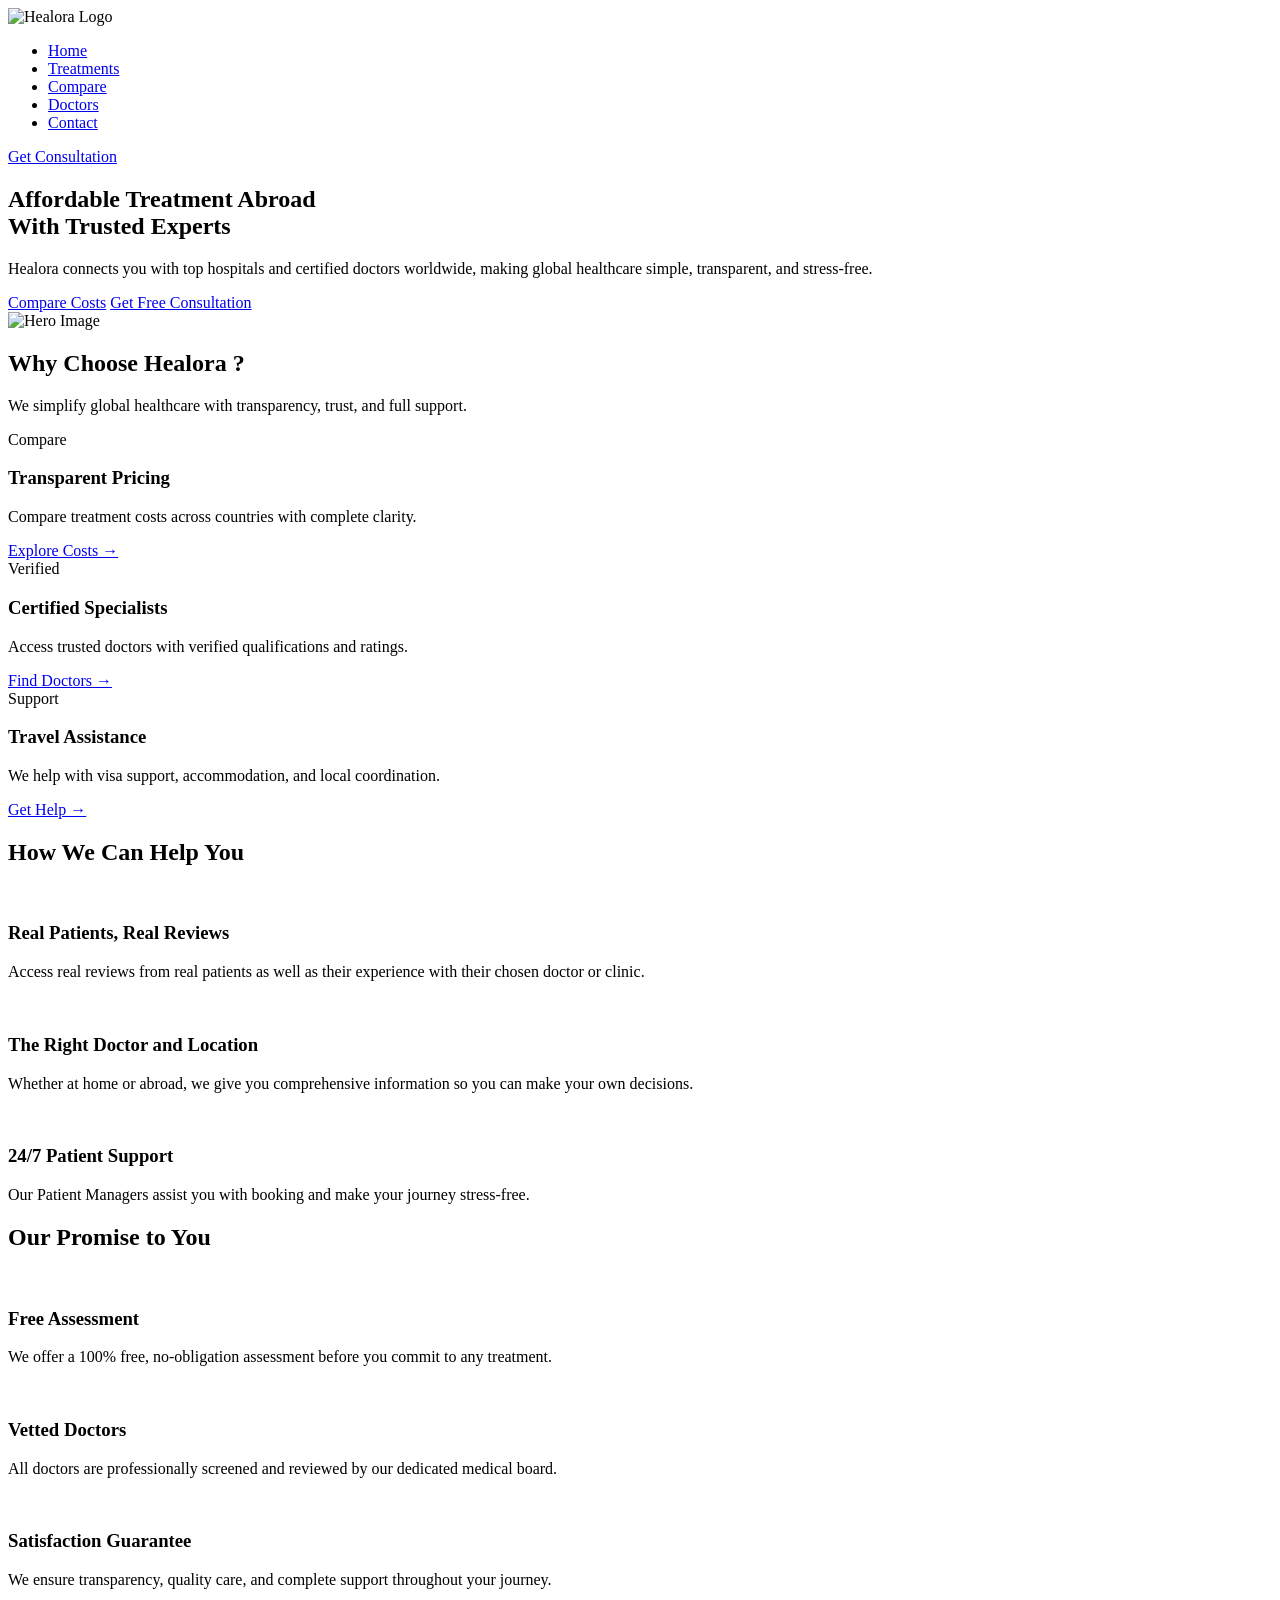
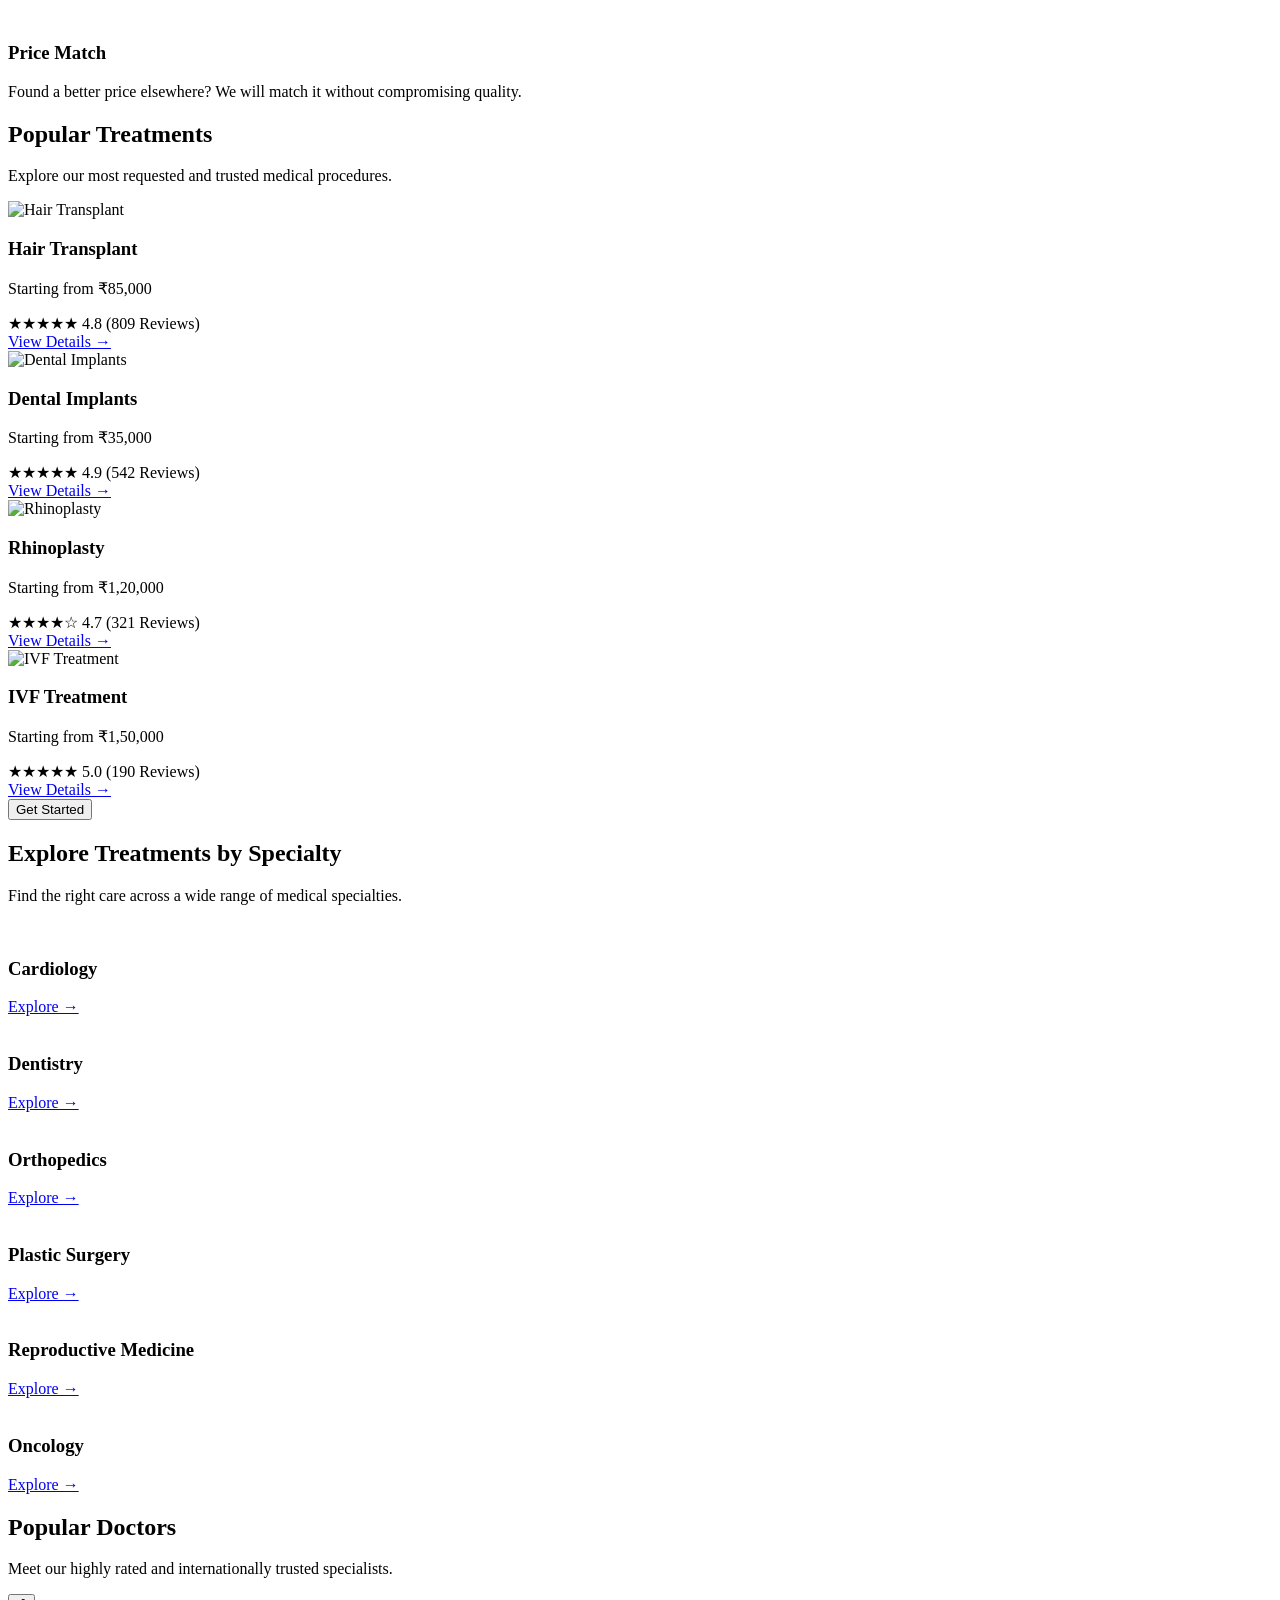
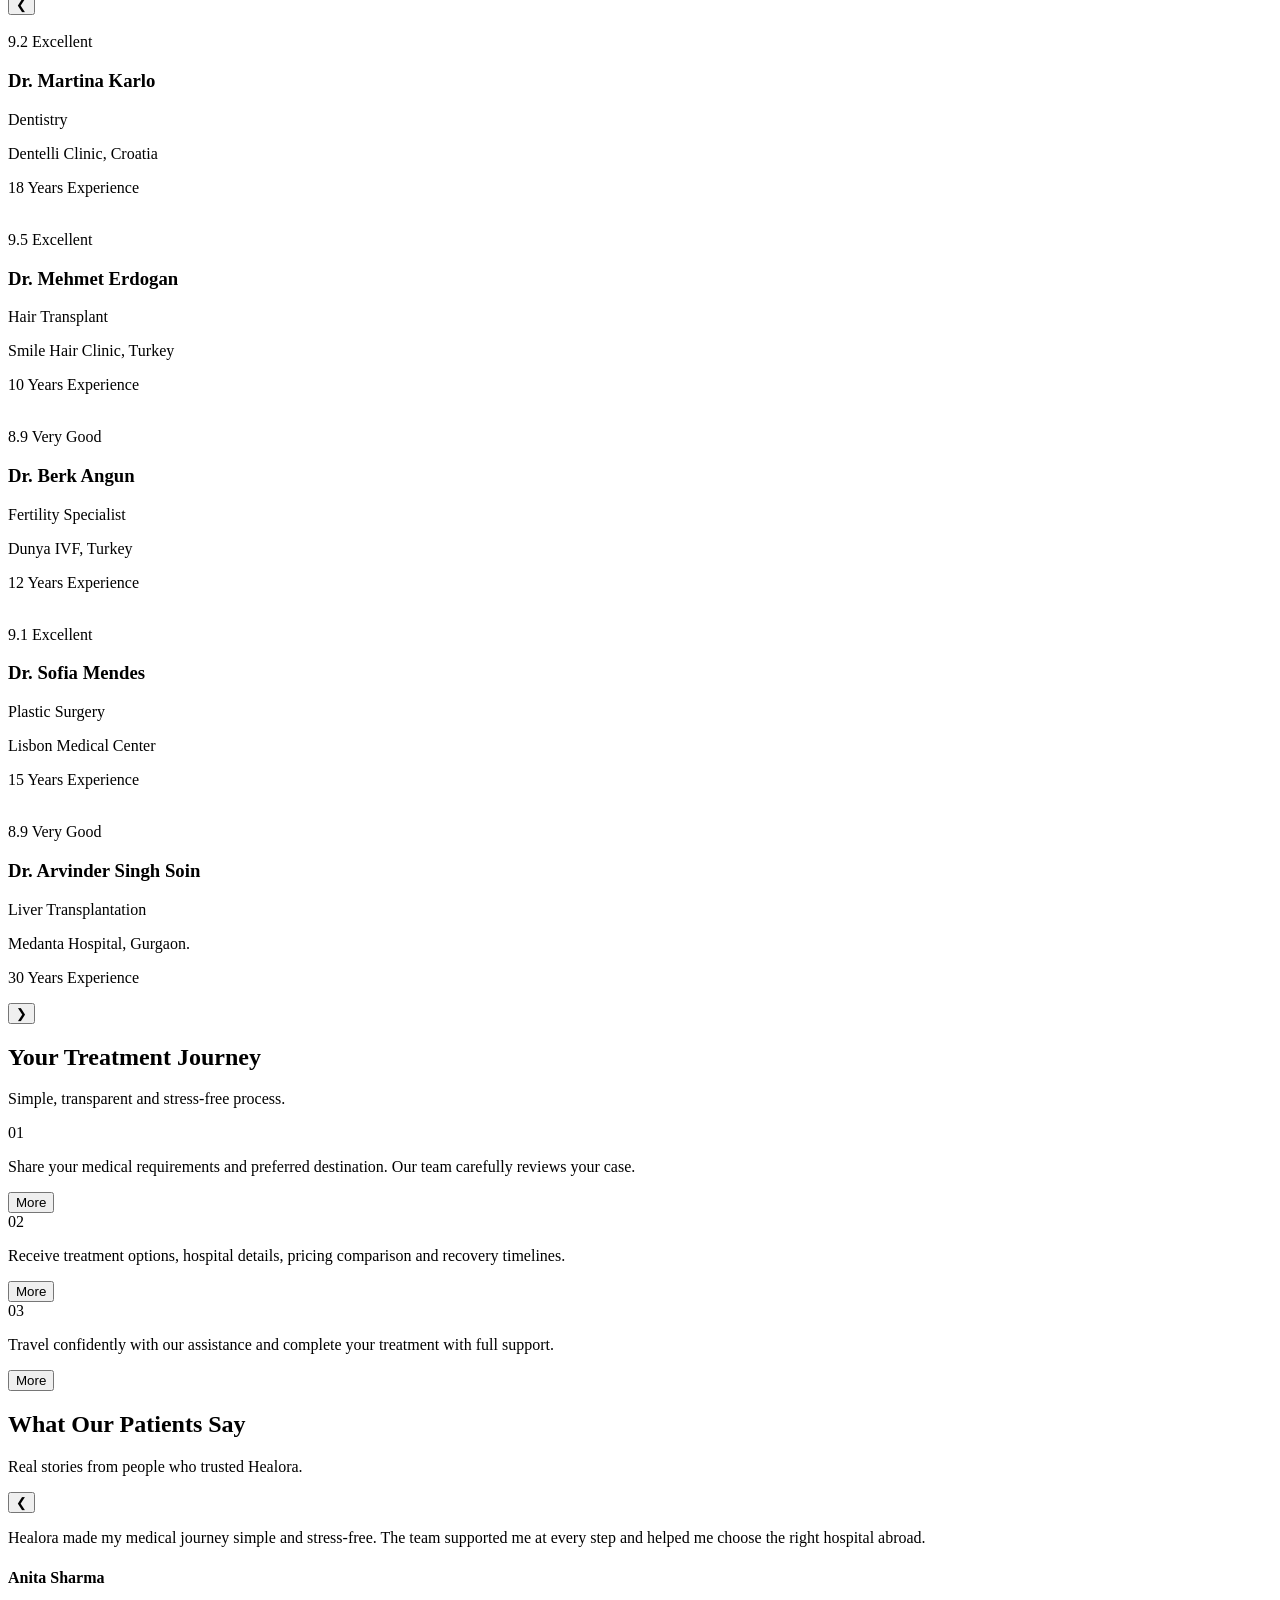
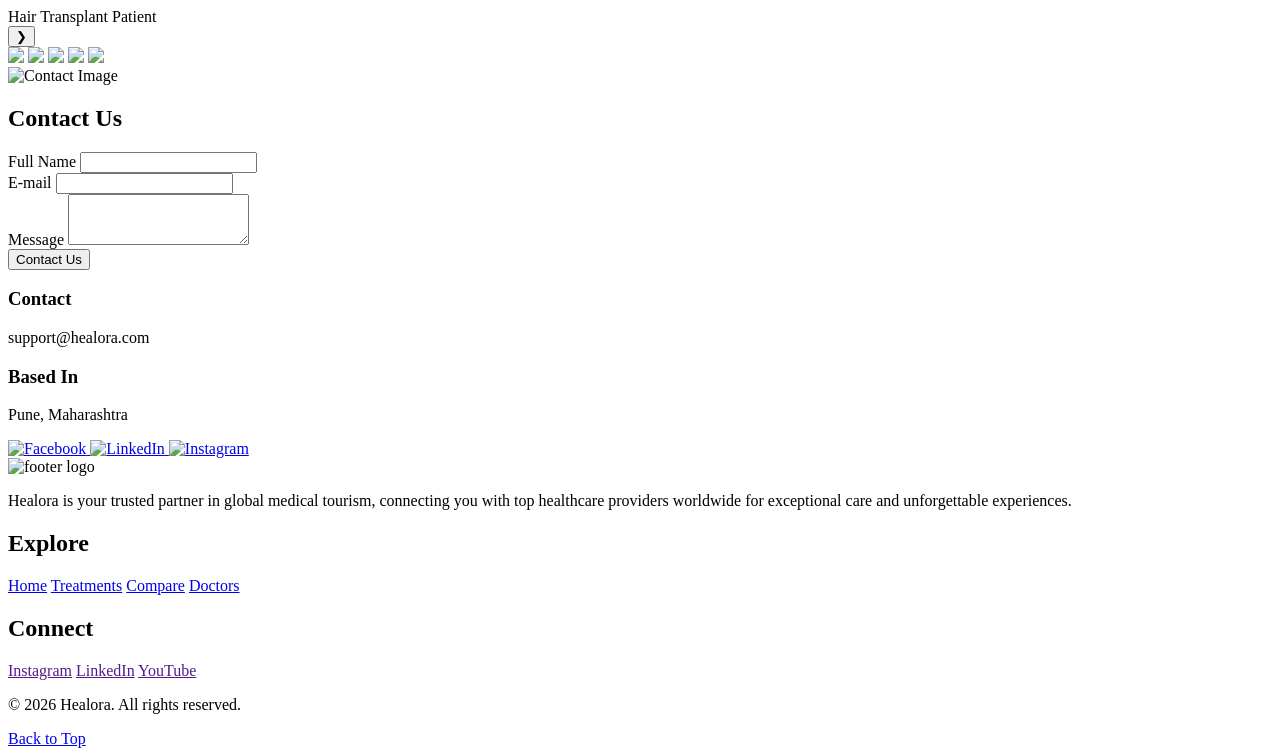
==== index.html @ 67edbd0a "Add files via upload" ====
<!DOCTYPE html>
<html lang="en">

<head>
    <meta charset="UTF-8">
    <meta name="viewport" content="width=device-width, initial-scale=1.0">
    <title>Healora | Global Medical Tourism</title>

    <!-- This Is Imporet Google Font -->
    <link href="https://fonts.googleapis.com/css2?family=Poppins:wght@400;500;600;700&display=swap" rel="stylesheet">

    <!-- CSS -->
    <link rel="stylesheet" href="CSS/style.css">
</head>

<body>

    <header class="header">
        <nav class="navbar container">


            <div class="nav-left">
                <img src="images/logo.png" alt="Healora Logo" class="logo">
            </div>

            <div class="nav-pill">
                <ul class="nav-links">
                    <li><a href="index.html">Home</a></li>
                    <li><a href="treatments.html">Treatments</a></li>
                    <li><a href="compare.html">Compare</a></li>
                    <li><a href="doctors.html">Doctors</a></li>
                    <li><a href="contact.html">Contact</a></li>
                </ul>
            </div>

            <div class="nav-right">
                <a href="contact.html" class="getbut">Get Consultation</a>
            </div>

        </nav>
    </header>

    <section class="hero">
        <div class="hero-content">
            <div class="hero-text">
                <h1>
                    Affordable Treatment Abroad <br>
                    With Trusted Experts
                </h1>
                <p> Healora connects you with top hospitals and certified doctors worldwide,
                    making global healthcare simple, transparent, and stress-free.
                </p>
                <div class="hero-but">
                    <a href="compare.html" class="main-but">Compare Costs</a>
                    <a href="contact.html" class="border-but">Get Free Consultation</a>
                </div>
            </div>
            <div class="hero-img">
                <div class="hero-card">
                    <img src="images/Landimg.png" alt="Hero Image">
                </div>
            </div>
        </div>
    </section>

    <section class="healora-features">
        <div class="feature-header">
            <h2>Why Choose Healora ?</h2>
            <p>We simplify global healthcare with transparency, trust, and full support.</p>
        </div>

        <div class="feature-cards">

            <article class="feature-card pricing">
                <span class="badge">Compare</span>
                <h3>Transparent Pricing</h3>
                <p>Compare treatment costs across countries with complete clarity.</p>
                <a href="#" class="card-link">Explore Costs →</a>
            </article>

            <article class="feature-card specialists">
                <span class="badge">Verified</span>
                <h3>Certified Specialists</h3>
                <p>Access trusted doctors with verified qualifications and ratings.</p>
                <a href="#" class="card-link">Find Doctors →</a>
            </article>

            <article class="feature-card travel">
                <span class="badge">Support</span>
                <h3>Travel Assistance</h3>
                <p>We help with visa support, accommodation, and local coordination.</p>
                <a href="#" class="card-link">Get Help →</a>
            </article>

        </div>
    </section>

    <section class="healora-diff">
        <div class="help-sec">
            <h2>How We Can Help You</h2>

            <div class="help-cards">

                <div class="help-card">
                    <img src="images/verifi.png" alt="">
                    <h3>Real Patients, Real Reviews</h3>
                    <p>Access real reviews from real patients as well as their experience with their chosen doctor or
                        clinic.</p>
                </div>
                <div class="help-card">
                    <img src="images/stethoscope.png" alt="">
                    <h3>The Right Doctor and Location</h3>
                    <p>Whether at home or abroad, we give you comprehensive information so you can make your own
                        decisions.</p>
                </div>

                <div class="help-card">
                    <img src="images/24:7.png" alt="">
                    <h3>24/7 Patient Support</h3>
                    <p>Our Patient Managers assist you with booking and make your journey stress-free.</p>
                </div>
            </div>
        </div>

        <div class="promise-sec">
            <h2>Our Promise to You</h2>

            <div class="promise-cards">

                <div class="promise-card">
                    <img src="images/nofee.png" alt="">
                    <h3>Free Assessment</h3>
                    <p>We offer a 100% free, no-obligation assessment before you commit to any treatment.</p>
                </div>

                <div class="promise-card">
                    <img src="images/setoto.png" alt="">
                    <h3>Vetted Doctors</h3>
                    <p>All doctors are professionally screened and reviewed by our dedicated medical board.</p>
                </div>

                <div class="promise-card">
                    <img src="images/gurantee.png" alt="">
                    <h3>Satisfaction Guarantee</h3>
                    <p>We ensure transparency, quality care, and complete support throughout your journey.</p>
                </div>

                <div class="promise-card">
                    <img src="images/price.png" alt="">
                    <h3>Price Match</h3>
                    <p>Found a better price elsewhere? We will match it without compromising quality.</p>
                </div>
            </div>
        </div>
    </section>

    <section class="popular-treatments">
        <div class="treatment-header">
            <h2>Popular Treatments</h2>
            <p>Explore our most requested and trusted medical procedures.</p>
        </div>

        <div class="treatment-cards">

            <article class="treatment-card">
                <img src="images/Hairtransplant.jpg" alt="Hair Transplant">

                <div class="treatment-content">
                    <h3>Hair Transplant</h3>

                    <p class="price">
                        Starting from <span>₹85,000</span>
                    </p>

                    <div class="rating">
                        <span class="stars">★★★★★</span>
                        <span class="score">4.8</span>
                        <span class="views">(809 Reviews)</span>
                    </div>

                    <a href="#">View Details →</a>
                </div>
            </article>

            <article class="treatment-card">
                <img src="images/Dentaltransplant.jpg" alt="Dental Implants">

                <div class="treatment-content">
                    <h3>Dental Implants</h3>

                    <p class="price">
                        Starting from <span>₹35,000</span>
                    </p>

                    <div class="rating">
                        <span class="stars">★★★★★</span>
                        <span class="score">4.9</span>
                        <span class="views">(542 Reviews)</span>
                    </div>

                    <a href="#">View Details →</a>
                </div>
            </article>

            <article class="treatment-card">
                <img src="images/Rhinoplasty.png" alt="Rhinoplasty">

                <div class="treatment-content">
                    <h3>Rhinoplasty</h3>

                    <p class="price">
                        Starting from <span>₹1,20,000</span>
                    </p>

                    <div class="rating">
                        <span class="stars">★★★★☆</span>
                        <span class="score">4.7</span>
                        <span class="views">(321 Reviews)</span>
                    </div>

                    <a href="#">View Details →</a>
                </div>
            </article>

            <article class="treatment-card">
                <img src="images/ivf.jpg" alt="IVF Treatment">

                <div class="treatment-content">
                    <h3>IVF Treatment</h3>

                    <p class="price">
                        Starting from <span>₹1,50,000</span>
                    </p>

                    <div class="rating">
                        <span class="stars">★★★★★</span>
                        <span class="score">5.0</span>
                        <span class="views">(190 Reviews)</span>
                    </div>

                    <a href="#">View Details →</a>
                </div>
            </article>
        </div>
        <a href="treatments.html"><button class="getbutstarted">Get Started</button></a>
    </section>

    <section class="difTreat-categories">
        <div class="explore-header">
            <h2>Explore Treatments by Specialty</h2>
            <p>Find the right care across a wide range of medical specialties.</p>
        </div>

        <div class="explore-grid">

            <div class="explore-item">
                <div class="explore-icon">
                    <img src="images/cardiology.png" alt="">
                </div>

                <div class="explore-text">
                    <h3>Cardiology</h3>
                    <a href="#">Explore →</a>
                </div>
            </div>

            <div class="explore-item">
                <div class="explore-icon">
                    <img src="images/dentistry.png" alt="">
                </div>

                <div class="explore-text">
                    <h3>Dentistry</h3>
                    <a href="#">Explore →</a>
                </div>
            </div>

            <div class="explore-item">
                <div class="explore-icon">
                    <img src="images/orthopedics.png" alt="">
                </div>

                <div class="explore-text">
                    <h3>Orthopedics</h3>
                    <a href="#">Explore →</a>
                </div>
            </div>

            <div class="explore-item">
                <div class="explore-icon">
                    <img src="images/plastic-surgery.png" alt="">
                </div>

                <div class="explore-text">
                    <h3>Plastic Surgery</h3>
                    <a href="#">Explore →</a>
                </div>
            </div>

            <div class="explore-item">
                <div class="explore-icon">
                    <img src="images/straight.png" alt="">
                </div>

                <div class="explore-text">
                    <h3>Reproductive Medicine</h3>
                    <a href="#">Explore →</a>
                </div>
            </div>
            <div class="explore-item">
                <div class="explore-icon">
                    <img src="images/TCell.png" alt="">
                </div>

                <div class="explore-text">
                    <h3>Oncology</h3>
                    <a href="#">Explore →</a>
                </div>
            </div>

        </div>
    </section>


    <section class="popular-doctors">
        <div class="doctor-header">
            <h2>Popular Doctors</h2>
            <p>Meet our highly rated and internationally trusted specialists.</p>
        </div>

        <div class="doc-slider">

            <button class="slider-button left-but" id="scrollLeft">&#10094;</button>

            <div class="doctor-slider" id="doctorSlider">

                <article class="doctor-card">
                    <img src="images/Martina.webp" alt="">
                    <div class="doctor-info">
                        <span class="doc-rating">9.2 Excellent</span>
                        <h3>Dr. Martina Karlo</h3>
                        <p>Dentistry</p>
                        <p>Dentelli Clinic, Croatia</p>
                        <p>18 Years Experience</p>
                    </div>
                </article>

                <article class="doctor-card">
                    <img src="images/DR Mehmet.webp" alt="">
                    <div class="doctor-info">
                        <span class="doc-rating">9.5 Excellent</span>
                        <h3>Dr. Mehmet Erdogan</h3>
                        <p>Hair Transplant</p>
                        <p>Smile Hair Clinic, Turkey</p>
                        <p>10 Years Experience</p>
                    </div>
                </article>

                <article class="doctor-card">
                    <img src="images/Dr. Berk Angun.jpg" alt="">
                    <div class="doctor-info">
                        <span class="doc-rating">8.9 Very Good</span>
                        <h3>Dr. Berk Angun</h3>
                        <p>Fertility Specialist</p>
                        <p>Dunya IVF, Turkey</p>
                        <p>12 Years Experience</p>
                    </div>
                </article>

                <article class="doctor-card">
                    <img src="images/Dr. Sofia Mendes.jpg" alt="">
                    <div class="doctor-info">
                        <span class="doc-rating">9.1 Excellent</span>
                        <h3>Dr. Sofia Mendes</h3>
                        <p>Plastic Surgery</p>
                        <p>Lisbon Medical Center</p>
                        <p>15 Years Experience</p>
                    </div>
                </article>

                <article class="doctor-card">
                    <img src="images/Dr. Arvinder Singh Soin.jpeg" alt="">
                    <div class="doctor-info">
                        <span class="doc-rating">8.9 Very Good</span>
                        <h3>Dr. Arvinder Singh Soin</h3>
                        <p>Liver Transplantation</p>
                        <p>Medanta Hospital, Gurgaon.</p>
                        <p>30 Years Experience</p>
                    </div>
                </article>

            </div>

            <button class="slider-button right-but" id="scrollRight">&#10095;</button>

        </div>
    </section>
    <section class="process">
        <div class="process-head">
            <h2>Your Treatment Journey</h2>
            <p>Simple, transparent and stress-free process.</p>
        </div>

        <div class="process-grid">

            <div class="process-card">
                <span class="big-num">01</span>
                <p>
                    Share your medical requirements and preferred destination.
                    Our team carefully reviews your case.
                </p>
                <button class="mini-btn">More</button>
            </div>

            <div class="process-card">
                <span class="big-num">02</span>
                <p>
                    Receive treatment options, hospital details,
                    pricing comparison and recovery timelines.
                </p>
                <button class="mini-btn">More</button>
            </div>

            <div class="process-card">
                <span class="big-num">03</span>
                <p>
                    Travel confidently with our assistance and
                    complete your treatment with full support.
                </p>
                <button class="mini-btn">More</button>
            </div>

        </div>
    </section>

    <section class="reviews">
        <div class="reviews-head">
            <h2>What Our Patients Say</h2>
            <p>Real stories from people who trusted Healora.</p>
        </div>

        <div class="review-box">

            <button class="rev-btn prev">&#10094;</button>

            <div class="review-content" id="reviewContent">
                <p class="review-text">
                    Healora made my medical journey simple and stress-free.
                    The team supported me at every step and helped me choose
                    the right hospital abroad.
                </p>

                <h4 class="review-name">Anita Sharma</h4>
                <span class="review-role">Hair Transplant Patient</span>
            </div>

            <button class="rev-btn next">&#10095;</button>

        </div>

        <div class="review-img">
            <img src="images/P1.avif" class="avatar a1">
            <img src="images/P2.jpg" class="avatar a2">
            <img src="images/P3.avif" class="avatar a3">
            <img src="images/P4.jpg" class="avatar a4">
            <img src="images/P5.jpg" class="avatar a5">
        </div>
    </section>
    <section class="contact-page">

        <div class="contact-wrap">
            <div class="contact-image">
                <img src="images/landing.png" alt="Contact Image">
            </div>

            <div class="contact-form-box">

                <h1>Contact Us</h1>

                <div class="form-area">

                    <div class="form-left">
                        <div class="input-group">
                            <label>Full Name</label>
                            <input type="text">
                        </div>

                        <div class="input-group">
                            <label>E-mail</label>
                            <input type="email">
                        </div>

                        <div class="input-group">
                            <label>Message</label>
                            <textarea rows="3"></textarea>
                        </div>

                        <button class="contact-btn">Contact Us</button>
                    </div>

                    <div class="form-right">
                        <h3>Contact</h3>
                        <p>support@healora.com</p>

                        <h3>Based In</h3>
                        <p>Pune, Maharashtra</p>
                        <div class="socials">
                            <a href="#">
                                <img src="images/Facebook.png" alt="Facebook">
                            </a>
                            <a href="#">
                                <img src="images/insta.png" alt="LinkedIn">
                            </a>
                            <a href="#">
                                <img src="images/Twit.png" alt="Instagram">
                            </a>
                        </div>
                    </div>

                </div>
            </div>

        </div>

    </section>
    <footer class="footer">
        <div class="footer-content">
            <div class="footer-brand">
                <img src="images/footer.png" alt="footer logo">
                <p>Healora is your trusted partner in global medical tourism, connecting you with top healthcare
                    providers worldwide for exceptional care and unforgettable experiences.</p>
            </div>

            <div class="footer-column">
                <h2>Explore</h2>
                <a href="index.html">Home</a>
                <a href="treatments.html">Treatments</a>
                <a href="compare.html">Compare</a>
                <a href="doctors.html">Doctors</a>
            </div>

            <div class="footer-column">
                <h2>Connect</h2>
                <a href="">Instagram</a>
                <a href="">LinkedIn</a>
                <a href="">YouTube</a>
            </div>
        </div>
        <div class="footer-bottom">
            <p>&copy; 2026 Healora. All rights reserved.</p>
            <a href="#">Back to Top</a>
        </div>
    </footer>
    <script src="js/script.js"></script>
</body>

</html>
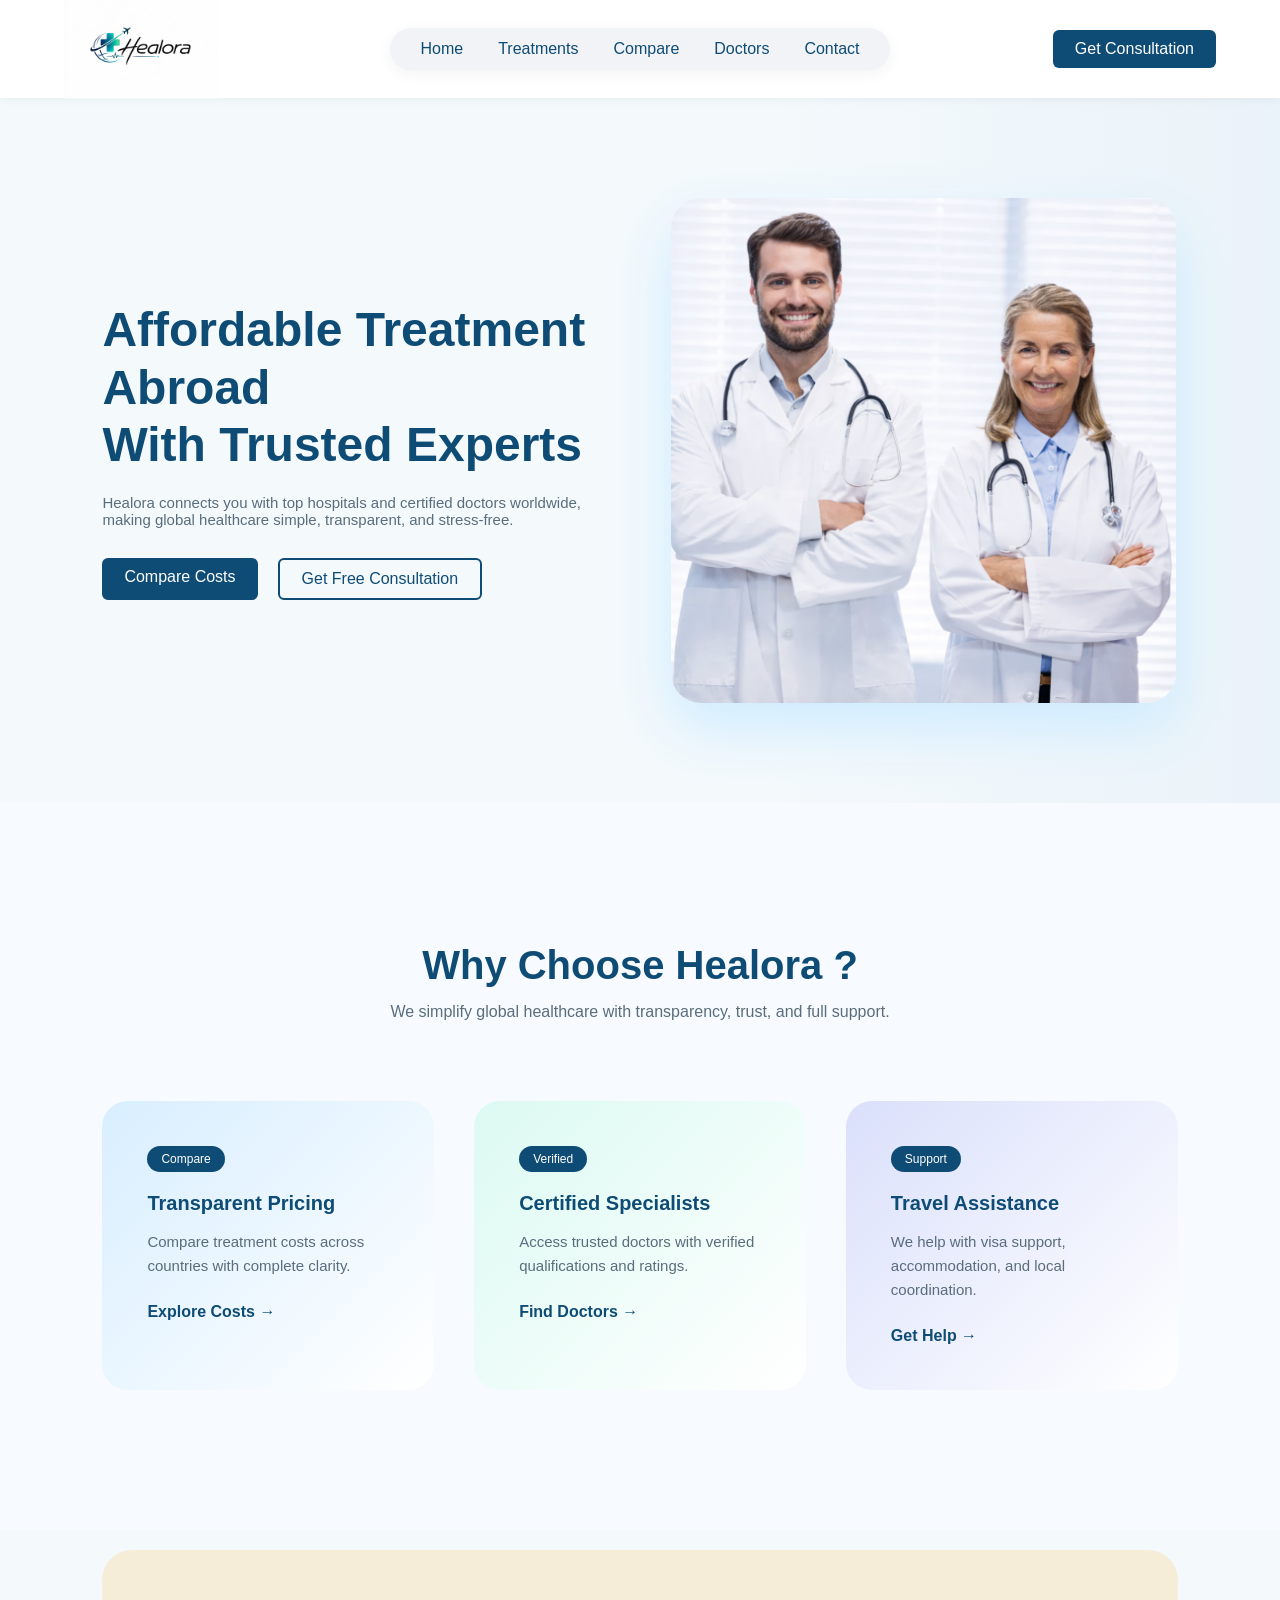
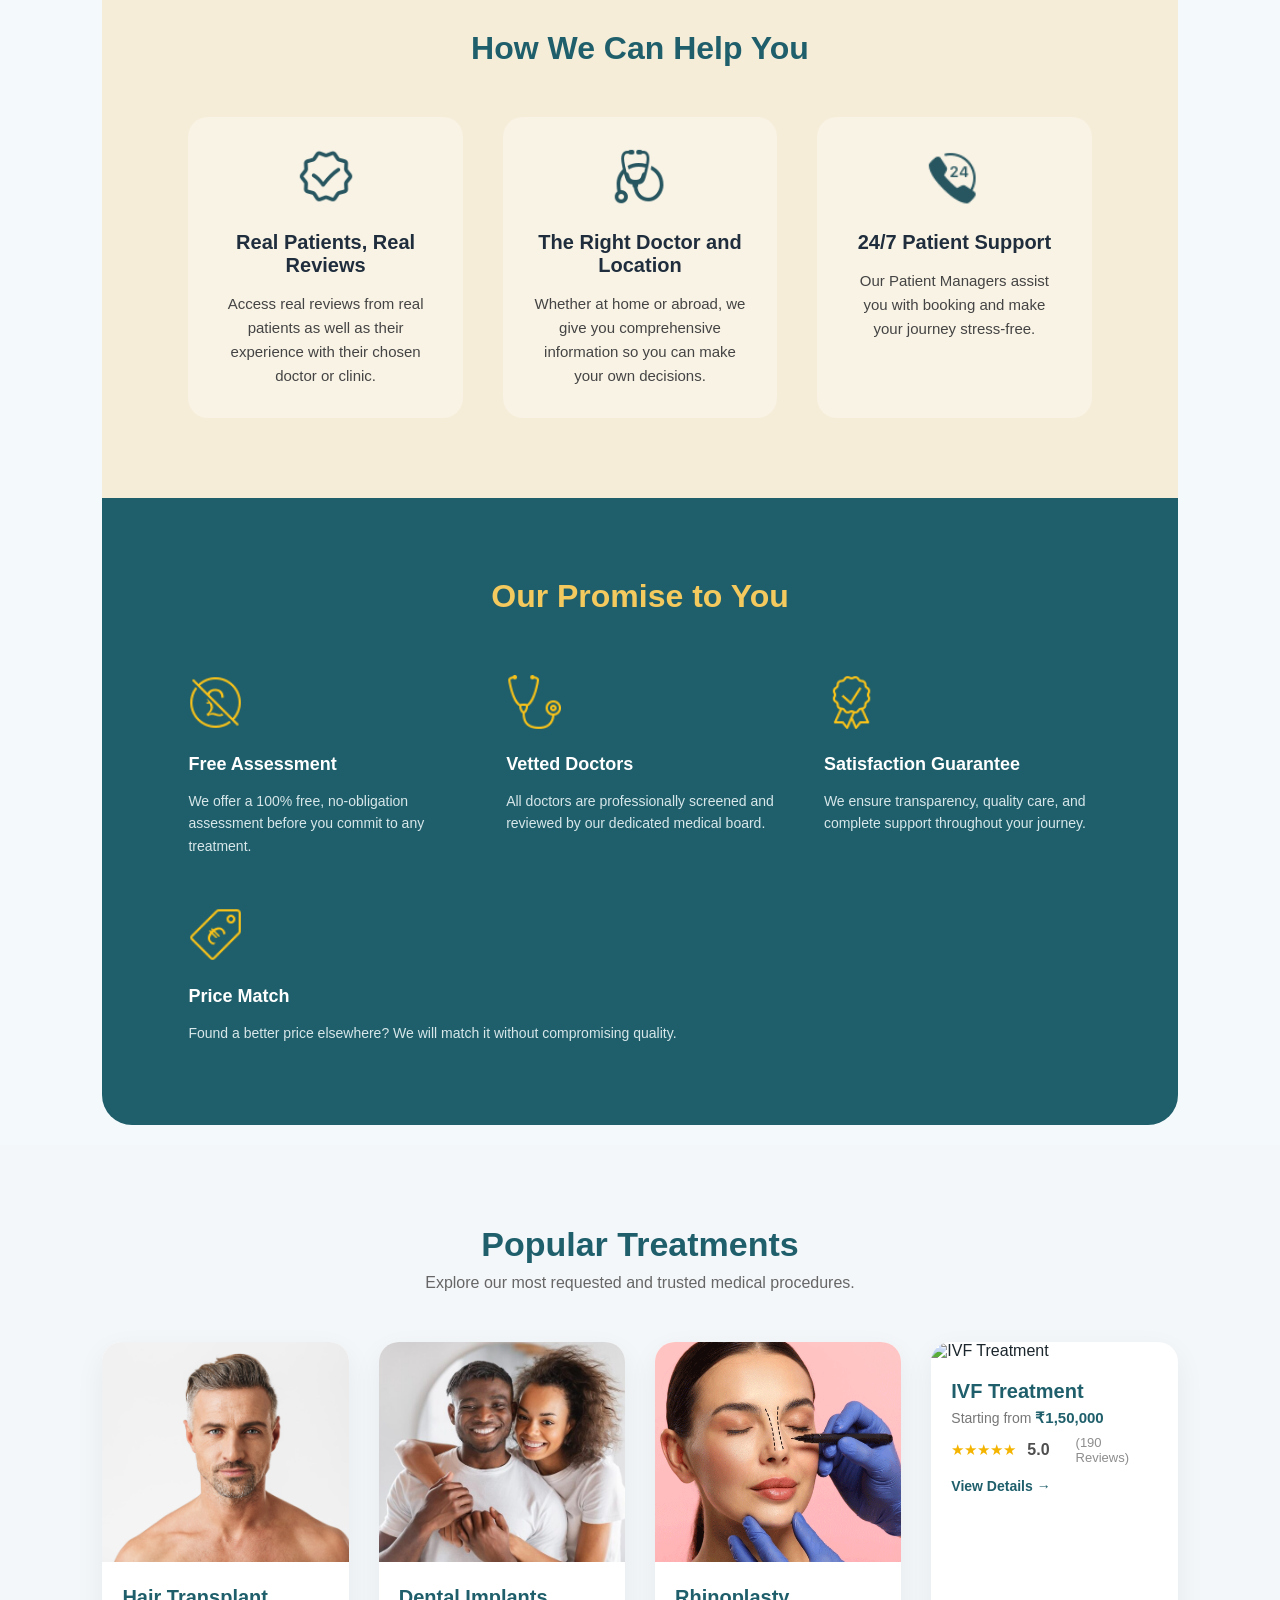
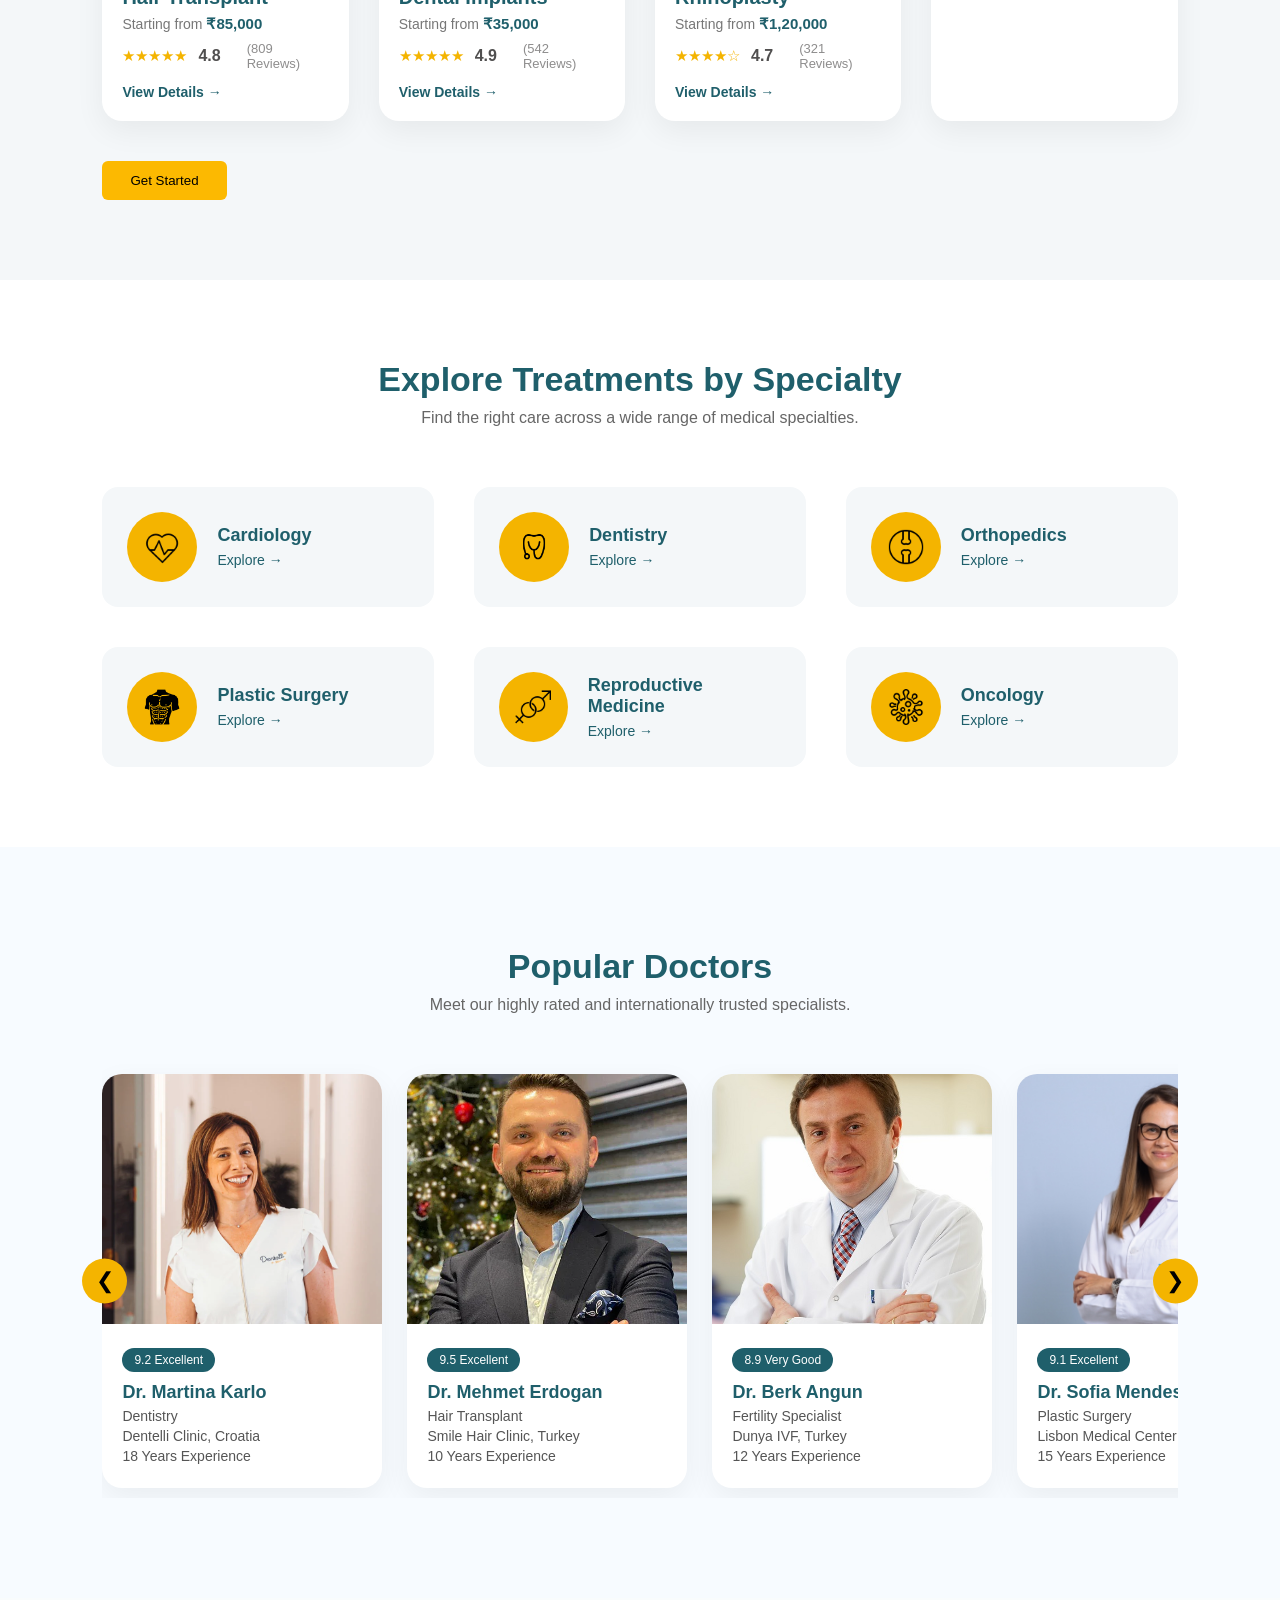
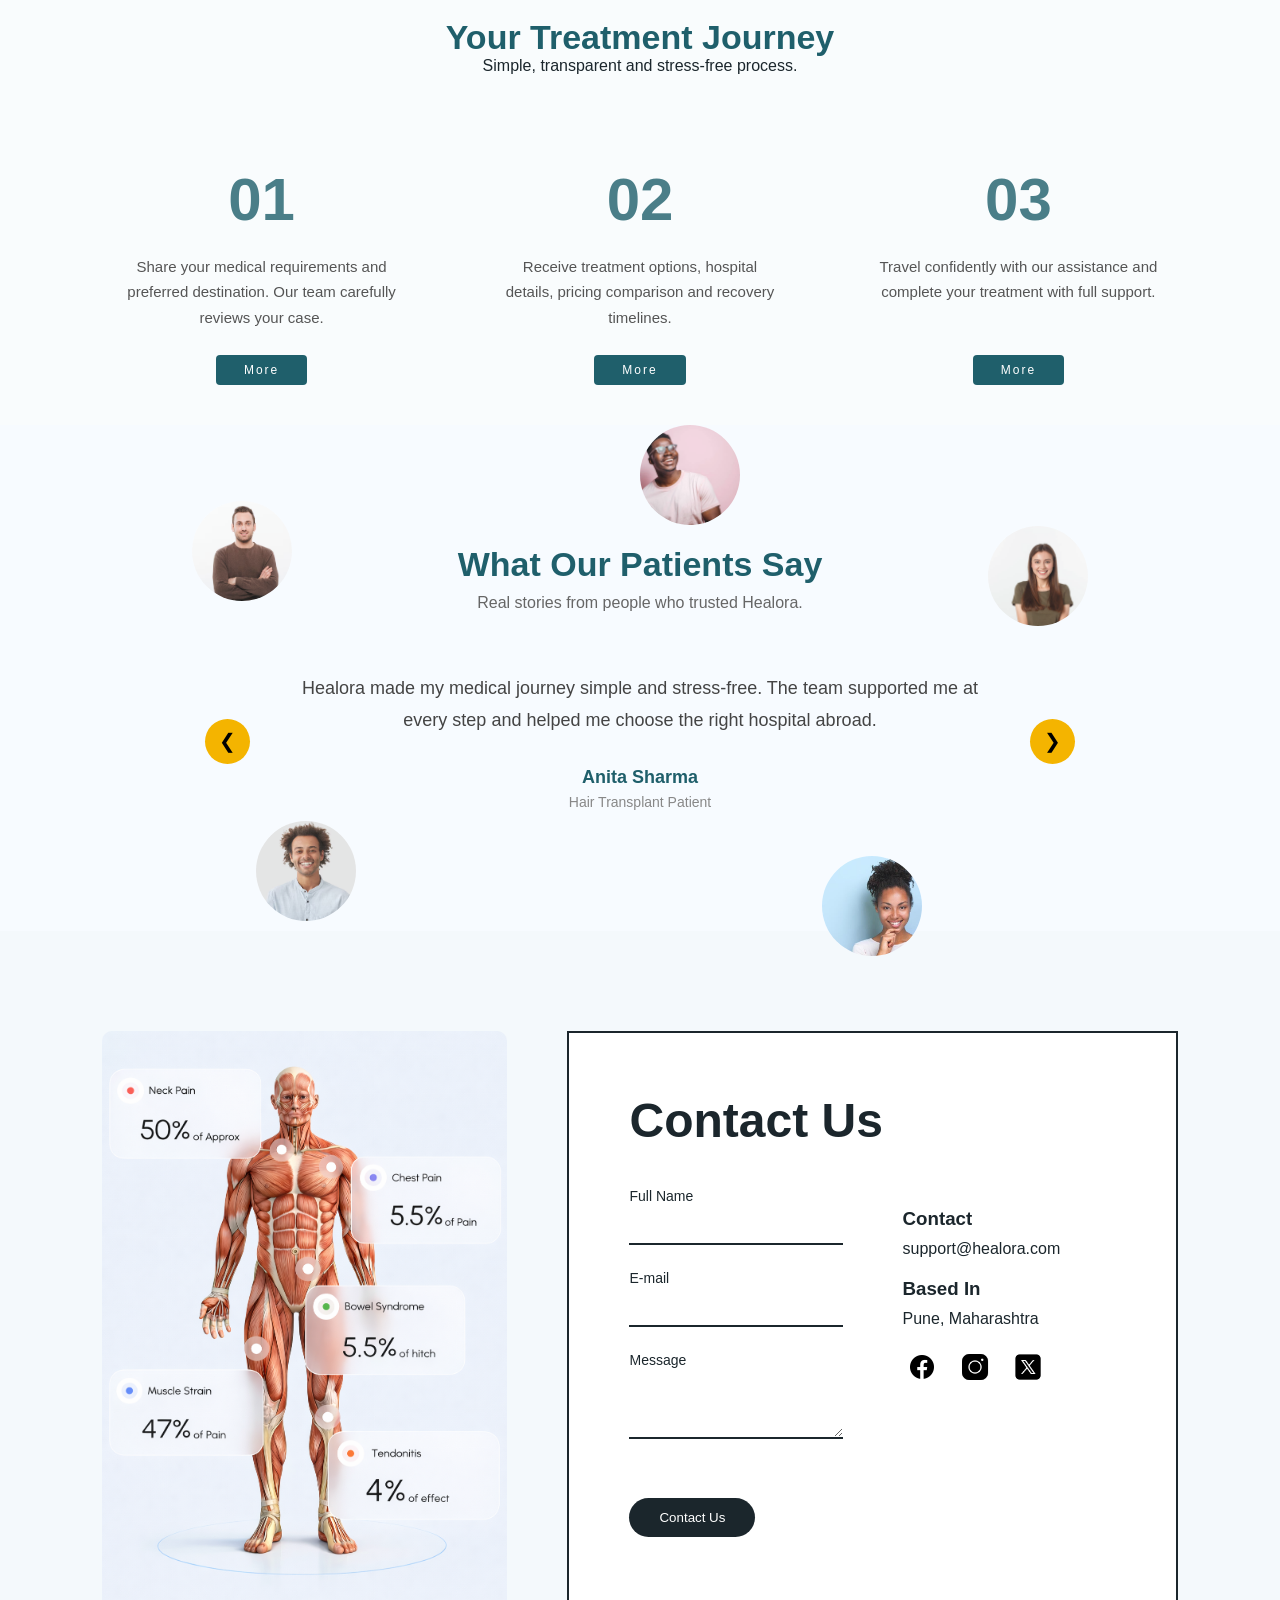
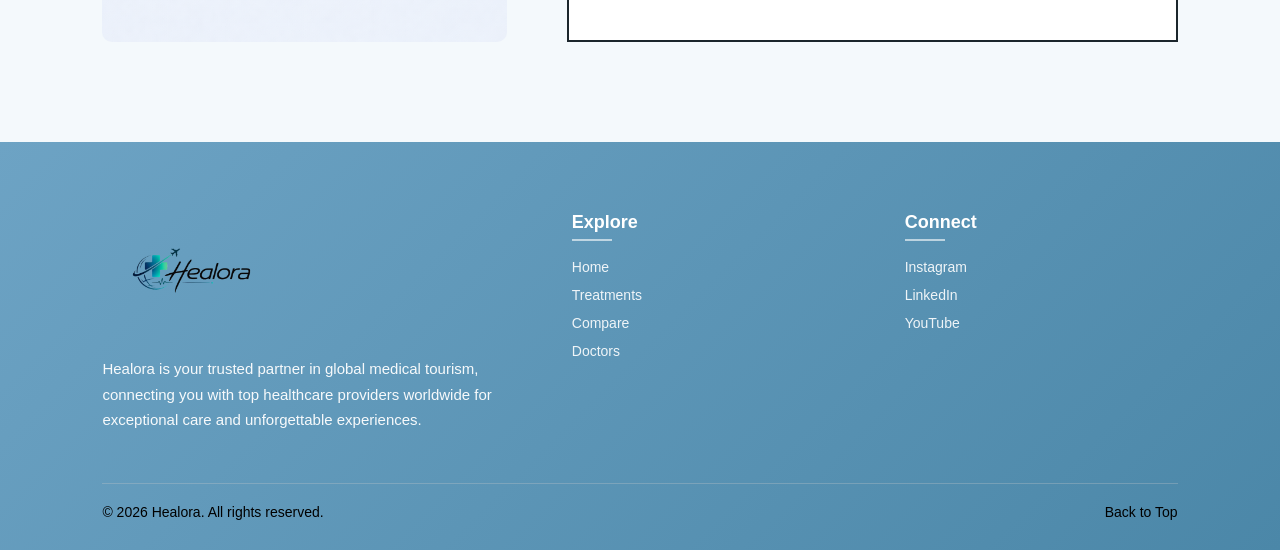
==== commit e98887ad: "Update index.html" ====
--- a/index.html
+++ b/index.html
@@ -75,21 +75,21 @@
                 <span class="badge">Compare</span>
                 <h3>Transparent Pricing</h3>
                 <p>Compare treatment costs across countries with complete clarity.</p>
-                <a href="#" class="card-link">Explore Costs →</a>
+                <a href="compare.html" class="card-link">Explore Costs →</a>
             </article>
 
             <article class="feature-card specialists">
                 <span class="badge">Verified</span>
                 <h3>Certified Specialists</h3>
                 <p>Access trusted doctors with verified qualifications and ratings.</p>
-                <a href="#" class="card-link">Find Doctors →</a>
+                <a href="doctors.html" class="card-link">Find Doctors →</a>
             </article>
 
             <article class="feature-card travel">
                 <span class="badge">Support</span>
                 <h3>Travel Assistance</h3>
                 <p>We help with visa support, accommodation, and local coordination.</p>
-                <a href="#" class="card-link">Get Help →</a>
+                <a href="contact.html" class="card-link">Get Help →</a>
             </article>
 
         </div>
@@ -554,4 +554,4 @@
     <script src="js/script.js"></script>
 </body>
 
-</html>+</html>
--- a/CSS/style.css
+++ b/CSS/style.css
@@ -0,0 +1,1235 @@
+* {
+    margin: 0;
+    padding: 0;
+    box-sizing: border-box;
+}
+
+body {
+    font-family: 'Poppins', sans-serif;
+    background-color: #f4f9fc;
+    color: #1b262c;
+}
+
+.container {
+    width: 90%;
+    max-width: 1200px;
+    margin: auto;
+}
+
+.header {
+    background-color: white;
+    position: sticky;
+    top: 0;
+    z-index: 1000;
+    box-shadow: 0 2px 8px rgba(0, 0, 0, 0.05);
+}
+
+.navbar {
+    display: flex;
+    align-items: center;
+    padding: 0;
+    height: 98px;
+}
+
+.nav-left {
+    flex: 1;
+}
+
+.logo {
+    height: 85px;
+    transform: scale(1.2);
+    transform-origin: left center;
+}
+
+.nav-pill {
+    background: #f1f3f6;
+    padding: 12px 30px;
+    border-radius: 50px;
+    box-shadow: 0 4px 15px rgba(0, 0, 0, 0.05);
+}
+
+.nav-links {
+    list-style: none;
+    display: flex;
+    gap: 35px;
+}
+
+.nav-links a {
+    position: relative;
+    text-decoration: none;
+    color: #0F4C75;
+    font-weight: 500;
+    padding-bottom: 5px;
+}
+
+.nav-links a::after {
+    content: "";
+    position: absolute;
+    left: 0;
+    bottom: 0;
+    width: 0%;
+    height: 2px;
+    background: #00B4D8;
+    transition: 0.3s ease;
+}
+
+.nav-links a:hover::after {
+    width: 100%;
+}
+
+.nav-right {
+    flex: 1;
+    display: flex;
+    justify-content: flex-end;
+}
+
+
+.getbut {
+    background-color: #0F4C75;
+    color: white;
+    padding: 10px 22px;
+    border-radius: 6px;
+    text-decoration: none;
+    font-weight: 500;
+    transition: 0.3s ease;
+}
+
+.getbut:hover {
+    background-color: #00B4D8;
+}
+
+/* This is the hero section */
+.hero {
+    padding: 100px 8% 100px;
+    background: linear-gradient(to right,
+            #f4f9fc 60%,
+            #eaf3f9 100%);
+}
+
+.hero-content {
+    display: flex;
+    align-items: center;
+    justify-content: space-between;
+    gap: 60px;
+}
+
+.hero-text {
+    flex: 1;
+}
+
+.hero-text h1 {
+    font-size: 48px;
+    font-weight: 700;
+    color: #0F4C75;
+    line-height: 1.2;
+    margin-bottom: 20px;
+}
+
+.hero-text p {
+    font-size: 15px;
+    color: #5a6d7c;
+    margin-bottom: 30px;
+    max-width: 500px;
+}
+
+.hero-but {
+    display: flex;
+    gap: 20px;
+}
+
+.main-but {
+    background-color: #0F4C75;
+    color: white;
+    padding: 10px 22px;
+    border-radius: 6px;
+    text-decoration: none;
+    font-weight: 500;
+    transition: 0.3s ease;
+}
+
+.border-but {
+    background-color: transparent;
+    border: 2px solid #0F4C75;
+    color: #0F4C75;
+    padding: 10px 22px;
+    border-radius: 6px;
+    text-decoration: none;
+    font-weight: 500;
+    transition: 0.3s ease;
+}
+
+.main-but:hover {
+    background-color: #00B4D8;
+}
+
+.hero-img {
+    flex: 1;
+    display: flex;
+    justify-content: center;
+}
+
+.hero-card {
+    background: white;
+    border-radius: 30px;
+    padding: 0px 0px 0;
+    box-shadow: 0 25px 60px rgb(205, 235, 255);
+    position: relative;
+    overflow: hidden;
+}
+
+.hero-card img {
+    max-width: 520px;
+    width: 100%;
+    display: block;
+}
+
+.hero-img img {
+    max-width: 505px;
+    width: 100%;
+}
+
+/* This is the Healora feature section */
+
+.healora-features {
+    padding: 140px 8%;
+    background: #f7fbff;
+}
+
+.feature-header {
+    text-align: center;
+    margin-bottom: 80px;
+}
+
+.feature-header h2 {
+    font-size: 40px;
+    color: #0F4C75;
+    margin-bottom: 15px;
+}
+
+.feature-header p {
+    color: #5a6d7c;
+}
+
+.feature-cards {
+    display: grid;
+    grid-template-columns: repeat(3, 1fr);
+    gap: 40px;
+}
+
+.feature-card {
+    padding: 45px;
+    border-radius: 26px;
+    position: relative;
+    transition: 0.35s ease;
+}
+
+.pricing {
+    background: linear-gradient(135deg, #d8eeff, #ffffff);
+}
+
+.specialists {
+    background: linear-gradient(135deg, #dcfaf2, #ffffff);
+}
+
+.travel {
+    background: linear-gradient(135deg, #dae0fb, #ffffff);
+}
+
+.feature-card:hover {
+    transform: translateY(-10px);
+    box-shadow: 0 25px 60px rgba(0, 0, 0, 0.08);
+}
+
+.badge {
+    display: inline-block;
+    background: #0F4C75;
+    color: white;
+    padding: 6px 14px;
+    font-size: 12px;
+    border-radius: 50px;
+    margin-bottom: 20px;
+}
+
+.feature-card h3 {
+    font-size: 20px;
+    margin-bottom: 15px;
+    color: #0F4C75;
+}
+
+.feature-card p {
+    font-size: 15px;
+    line-height: 1.6;
+    color: #5a6d7c;
+    margin-bottom: 25px;
+}
+
+.card-link {
+    text-decoration: none;
+    font-weight: 600;
+    color: #0F4C75;
+    transition: 0.3s ease;
+}
+
+.card-link:hover {
+    color: #00B4D8;
+}
+
+/* This is the help and promise card section */
+
+.healora-diff {
+    margin: 20px 8%;
+    border-radius: 30px;
+    overflow: hidden;
+}
+
+/* This is the help section  */
+
+.help-sec {
+    background: #f6edd9;
+    padding: 80px 8%;
+    text-align: center;
+}
+
+.help-sec h2 {
+    font-size: 32px;
+    margin-bottom: 50px;
+    color: #1f5f6b;
+}
+
+.help-cards {
+    display: flex;
+    justify-content: space-between;
+    gap: 40px;
+    flex-wrap: wrap;
+}
+
+.help-card {
+    flex: 1;
+    min-width: 260px;
+}
+
+.help-card img {
+    width: 60px;
+    margin-bottom: 20px;
+    filter: invert(28%) sepia(34%) saturate(565%) hue-rotate(143deg);
+}
+
+.help-card h3 {
+    font-size: 20px;
+    margin-bottom: 15px;
+    color: #1f2d3d;
+}
+
+.help-card p {
+    font-size: 15px;
+    line-height: 1.6;
+    color: #444;
+}
+
+.help-card {
+    background: rgba(255, 255, 255, 0.3);
+    padding: 30px;
+    border-radius: 20px;
+    transition: 0.3s ease;
+}
+
+.help-card:hover {
+    transform: translateY(-8px);
+    box-shadow: 0 15px 40px rgba(0, 0, 0, 0.08);
+}
+
+
+/* This is the promise section */
+
+.promise-sec {
+    background: #1f5f6b;
+    padding: 80px 8%;
+    color: white;
+}
+
+.promise-sec h2 {
+    text-align: center;
+    font-size: 32px;
+    margin-bottom: 60px;
+    color: #f4c95d;
+}
+
+.promise-cards {
+    display: flex;
+    justify-content: space-between;
+    gap: 50px;
+    flex-wrap: wrap;
+}
+
+.promise-card {
+    flex: 1;
+    min-width: 220px;
+}
+
+.promise-card img {
+    width: 55px;
+    margin-bottom: 20px;
+}
+
+.promise-card h3 {
+    font-size: 18px;
+    margin-bottom: 15px;
+}
+
+.promise-card p {
+    font-size: 14px;
+    line-height: 1.6;
+    color: #d7e7ea;
+}
+
+/* This is the popular treatments section */
+.popular-treatments {
+    padding: 80px 8%;
+    background: #f4f7f9;
+}
+
+.treatment-header {
+    text-align: center;
+    margin-bottom: 50px;
+}
+
+.treatment-header h2 {
+    font-size: 34px;
+    color: #1f5f6b;
+    margin-bottom: 10px;
+}
+
+.treatment-header p {
+    color: #666;
+    font-size: 16px;
+}
+
+.treatment-cards {
+    display: grid;
+    grid-template-columns: repeat(4, 1fr);
+    gap: 30px;
+}
+
+.treatment-card {
+    background: #ffffff;
+    border-radius: 20px;
+    overflow: hidden;
+    box-shadow: 0 10px 30px rgba(0, 0, 0, 0.06);
+    transition: 0.3s ease;
+}
+
+.treatment-card:hover {
+    transform: translateY(-8px);
+}
+
+.treatment-card img {
+    width: 100%;
+    height: 220px;
+    object-fit: cover;
+}
+
+.treatment-content {
+    padding: 20px;
+}
+
+.treatment-content h3 {
+    font-size: 20px;
+    color: #1f5f6b;
+    margin-bottom: 6px;
+}
+
+.price {
+    font-size: 14px;
+    color: #777;
+    margin-bottom: 8px;
+}
+
+.price span {
+    font-size: 15px;
+    font-weight: 700;
+    color: #1f5f6b;
+}
+
+.rating {
+    display: flex;
+    align-items: center;
+    gap: 6px;
+    margin-bottom: 12px;
+}
+
+.stars {
+    color: #f4b400;
+    font-size: 15px;
+}
+
+.score {
+    font-weight: 600;
+    color: #504f4f;
+    margin-left: 5px;
+}
+
+.views {
+    font-size: 13px;
+    color: #8e8d8d;
+    margin-left: 20px;
+}
+
+.treatment-content a {
+    font-weight: 600;
+    color: #1f5f6b;
+    text-decoration: none;
+    font-size: 14px;
+}
+
+.getbutstarted {
+    background-color: #fcb901;
+    border: none;
+    padding: 12px 28px;
+    border-radius: 6px;
+    margin: 40px auto 0;
+    transition: 0.3s ease;
+}
+
+.getbutstarted:hover {
+    transform: translateY(-5px);
+    background-color: #fdc128;
+}
+
+/* This is the treatment categories section */
+
+.difTreat-categories {
+    padding: 80px 8%;
+    background: #ffffff;
+}
+
+.explore-header {
+    text-align: center;
+    margin-bottom: 60px;
+}
+
+.explore-header h2 {
+    font-size: 34px;
+    color: #1f5f6b;
+}
+
+.explore-header p {
+    color: #666;
+    margin-top: 10px;
+}
+
+.explore-grid {
+    display: grid;
+    grid-template-columns: repeat(3, 1fr);
+    gap: 40px;
+}
+
+.explore-item {
+    display: flex;
+    align-items: center;
+    gap: 20px;
+    padding: 25px;
+    border-radius: 16px;
+    background: #f4f7f9;
+    transition: 0.3s ease;
+}
+
+.explore-item:hover {
+    background: #e7f1f3;
+    transform: translateY(-5px);
+}
+
+.explore-icon {
+    width: 70px;
+    height: 70px;
+    background: #f4b400;
+    border-radius: 50%;
+    display: flex;
+    align-items: center;
+    justify-content: center;
+}
+
+.explore-icon img {
+    width: 36px;
+    height: 36px;
+    object-fit: contain;
+}
+
+.explore-item h3 {
+    font-size: 18px;
+    color: #1f5f6b;
+}
+
+.explore-item a {
+    display: block;
+    font-size: 14px;
+    color: #1f5f6b;
+    margin-top: 6px;
+    text-decoration: none;
+}
+
+/* This is the popular doctors section */
+
+.popular-doctors {
+    padding: 100px 8%;
+    background: #f7fbff;
+}
+
+.doctor-header {
+    text-align: center;
+    margin-bottom: 50px;
+}
+
+.doctor-header h2 {
+    font-size: 34px;
+    color: #1f5f6b;
+}
+
+.doctor-header p {
+    color: #666;
+    margin-top: 10px;
+}
+
+.doc-slider {
+    position: relative;
+    display: flex;
+    align-items: center;
+}
+
+.doctor-slider {
+    display: flex;
+    gap: 25px;
+    overflow-x: auto;
+    scroll-behavior: smooth;
+    scrollbar-width: none;
+    padding: 10px 0;
+}
+
+.doctor-slider::-webkit-scrollbar {
+    display: none;
+}
+
+.doctor-card {
+    min-width: 280px;
+    background: white;
+    border-radius: 20px;
+    overflow: hidden;
+    box-shadow: 0 10px 30px rgba(0, 0, 0, 0.06);
+    transition: 0.3s ease;
+}
+
+.doctor-card:hover {
+    transform: translateY(-8px);
+}
+
+.doctor-card img {
+    width: 100%;
+    height: 250px;
+    object-fit: cover;
+}
+
+.doctor-info {
+    padding: 20px;
+}
+
+.doc-rating {
+    background: #1f5f6b;
+    color: white;
+    padding: 5px 12px;
+    border-radius: 50px;
+    font-size: 12px;
+    display: inline-block;
+    margin-bottom: 10px;
+}
+
+.doctor-info h3 {
+    font-size: 18px;
+    margin-bottom: 5px;
+    color: #1f5f6b;
+}
+
+.doctor-info p {
+    font-size: 14px;
+    color: #555;
+    margin-bottom: 4px;
+}
+
+.slider-button {
+    position: absolute;
+    top: 50%;
+    transform: translateY(-50%);
+    background: #f4b400;
+    border: none;
+    font-size: 22px;
+    width: 45px;
+    height: 45px;
+    border-radius: 50%;
+    cursor: pointer;
+    z-index: 10;
+    transition: 0.3s ease;
+}
+
+.left-but {
+    left: -20px;
+}
+
+.right-but {
+    right: -20px;
+}
+
+.slider-button:hover {
+    background: #ffc107;
+    transform: translateY(-50%) scale(1.1);
+}
+
+/* This is the process section */
+
+.process {
+    padding: 20px 8%;
+    background: #f9fcfd;
+}
+
+.process-head {
+    text-align: center;
+    margin-bottom: 70px;
+}
+
+.process-head h2 {
+    font-size: 34px;
+    color: #1f5f6b;
+}
+
+.process-grid {
+    display: grid;
+    grid-template-columns: repeat(3, 1fr);
+    gap: 60px;
+    align-items: stretch;
+}
+
+.process-card {
+    text-align: center;
+    padding: 20px;
+    display: flex;
+    flex-direction: column;
+}
+
+.process-card p {
+    font-size: 15px;
+    color: #555;
+    line-height: 1.7;
+    margin-bottom: 25px;
+    flex-grow: 1;
+}
+
+.big-num {
+    font-size: 60px;
+    font-weight: 700;
+    color: #1f5f6b;
+    opacity: 0.8;
+    display: block;
+    margin-bottom: 20px;
+}
+
+.process-card p {
+    font-size: 15px;
+    color: #555;
+    line-height: 1.7;
+    margin-bottom: 25px;
+}
+
+.mini-btn {
+    background: #1f5f6b;
+    color: white;
+    border: none;
+    padding: 8px 28px;
+    font-size: 12px;
+    letter-spacing: 2px;
+    border-radius: 4px;
+    cursor: pointer;
+    transition: 0.3s ease;
+    align-self: center;
+    width: fit-content;
+}
+
+.mini-btn:hover {
+    background: #00B4D8;
+}
+
+/* This is the testimonials section */
+
+.reviews {
+    padding: 120px 8%;
+    background: #f7fbff;
+    text-align: center;
+    position: relative;
+}
+
+.reviews-head h2 {
+    font-size: 34px;
+    color: #1f5f6b;
+}
+
+.reviews-head p {
+    color: #666;
+    margin-top: 10px;
+}
+
+.review-box {
+    margin-top: 60px;
+    display: flex;
+    align-items: center;
+    justify-content: center;
+    gap: 40px;
+}
+
+.review-content {
+    max-width: 700px;
+}
+
+.review-text {
+    font-size: 18px;
+    line-height: 1.8;
+    color: #444;
+    margin-bottom: 30px;
+}
+
+.review-name {
+    font-size: 18px;
+    color: #1f5f6b;
+    margin-bottom: 5px;
+}
+
+.review-role {
+    font-size: 14px;
+    color: #888;
+}
+
+.rev-btn {
+    width: 45px;
+    height: 45px;
+    border-radius: 50%;
+    border: none;
+    background: #f4b400;
+    cursor: pointer;
+    font-size: 20px;
+    transition: 0.3s ease;
+}
+
+.rev-btn:hover {
+    background: #ffc107;
+    transform: scale(1.1);
+}
+
+.review-img {
+    position: absolute;
+    inset: 0;
+    pointer-events: none;
+}
+
+.avatar {
+    width: 100px;
+    height: 100px;
+    border-radius: 50%;
+    object-fit: cover;
+    position: absolute;
+    opacity: 0.9;
+}
+
+.a1 {
+    top: 15%;
+    left: 15%;
+}
+
+.a2 {
+    top: 20%;
+    right: 15%;
+}
+
+.a3 {
+    bottom: 2%;
+    left: 20%;
+}
+
+.a4 {
+    bottom: -5%;
+    right: 28%;
+}
+
+
+/* This is for the Contact Page  */
+
+.contact-page {
+    padding: 100px 8%;
+    background: #f4f9fc;
+}
+
+.contact-wrap {
+    display: flex;
+    gap: 60px;
+    align-items: stretch;
+}
+
+.contact-image {
+    flex: 1;
+}
+
+.contact-image img {
+    width: 100%;
+    height: 100%;
+    object-fit: cover;
+    border-radius: 10px;
+}
+
+.contact-form-box {
+    flex: 1.2;
+    background: #ffffff;
+    padding: 60px;
+    border: 2px solid #1b262c;
+}
+
+.contact-form-box h1 {
+    font-size: 48px;
+    margin-bottom: 40px;
+    color: #1b262c;
+}
+
+.form-area {
+    display: flex;
+    gap: 60px;
+}
+
+.form-left {
+    flex: 1;
+}
+
+.form-right {
+    flex: 1;
+}
+
+.input-group {
+    margin-bottom: 25px;
+}
+
+.input-group label {
+    display: block;
+    margin-bottom: 8px;
+    font-size: 14px;
+}
+
+.input-group input,
+.input-group textarea {
+    width: 100%;
+    border: none;
+    border-bottom: 2px solid #1b262c;
+    padding: 8px 0;
+    background: transparent;
+    outline: none;
+}
+
+.contact-btn {
+    margin-top: 30px;
+    background: #1b262c;
+    color: white;
+    padding: 12px 30px;
+    border: none;
+    border-radius: 40px;
+    cursor: pointer;
+    transition: 0.3s ease;
+}
+
+.contact-btn:hover {
+    background: #00B4D8;
+}
+
+.form-right h3 {
+    margin-top: 20px;
+    margin-bottom: 10px;
+}
+
+.socials {
+    margin-top: 20px;
+    display: flex;
+    gap: 15px;
+}
+
+.socials a {
+    width: 38px;
+    height: 38px;
+    gap: 20px;
+    display: flex;
+    align-items: center;
+    justify-content: center;
+    border-radius: 50%;
+    transition: 0.3s ease;
+}
+
+.socials a img {
+    width: 30px;
+    height: 30px;
+
+}
+
+.socials a:hover {
+    background: #ffffff;
+    transform: translateY(-3px);
+}
+
+@media (max-width: 900px) {
+
+    .contact-wrapper {
+        flex-direction: column;
+    }
+
+    .form-area {
+        flex-direction: column;
+    }
+
+    .contact-form-box h1 {
+        font-size: 32px;
+    }
+}
+
+/* This is the footer section */
+
+
+.footer {
+    background: linear-gradient(135deg, #6da3c4, #4b87a8);
+    padding: 70px 8% 30px;
+    color: #ffffff;
+}
+
+.footer-content {
+    display: flex;
+    justify-content: space-between;
+    gap: 60px;
+    flex-wrap: wrap;
+}
+
+.footer-brand {
+    flex: 1.5;
+}
+
+.footer-brand img {
+    width: 180px;
+    margin-bottom: 20px;
+}
+
+.footer-brand p {
+    line-height: 1.7;
+    font-size: 15px;
+    max-width: 420px;
+    opacity: 0.95;
+}
+
+.footer-column {
+    flex: 1;
+}
+
+.footer-column h2 {
+    margin-bottom: 18px;
+    font-size: 18px;
+    font-weight: 600;
+    position: relative;
+}
+
+.footer-column h2::after {
+    content: "";
+    width: 40px;
+    height: 2px;
+    background: #ffffff;
+    display: block;
+    margin-top: 6px;
+    opacity: 0.6;
+}
+
+.footer-column a {
+    display: block;
+    margin-bottom: 12px;
+    color: #ffffff;
+    text-decoration: none;
+    font-size: 14px;
+    opacity: 0.9;
+    transition: 0.3s ease;
+}
+
+.footer-column a:hover {
+    opacity: 1;
+    transform: translateX(5px);
+}
+
+.footer-bottom {
+    margin-top: 50px;
+    padding-top: 20px;
+    border-top: 1px solid rgba(201, 201, 201, 0.3);
+    display: flex;
+    justify-content: space-between;
+    align-items: center;
+    font-size: 14px;
+    color: black;
+}
+
+.footer-bottom a {
+    color: #000000;
+    text-decoration: none;
+    transition: 0.3s ease;
+}
+
+.footer-bottom a:hover {
+    opacity: 0.8;
+}
+
+@media (max-width: 900px) {
+
+    .footer-content {
+        flex-direction: column;
+        gap: 40px;
+    }
+
+    .footer-bottom {
+        flex-direction: column;
+        gap: 10px;
+        text-align: center;
+    }
+}
+
+@media (max-width:1024px) {
+
+    .hero-content {
+        flex-direction: column;
+        text-align: center;
+    }
+
+    .hero-text p {
+        margin-left: auto;
+        margin-right: auto;
+    }
+
+    .hero-card img,
+    .hero-img img {
+        max-width: 420px;
+    }
+
+    .feature-cards {
+        grid-template-columns: repeat(2, 1fr);
+    }
+
+    .treatment-cards {
+        grid-template-columns: repeat(2, 1fr);
+    }
+
+    .explore-grid {
+        grid-template-columns: repeat(2, 1fr);
+    }
+
+    .process-grid {
+        grid-template-columns: repeat(2, 1fr);
+        gap: 40px;
+    }
+
+    .nav-links {
+        gap: 20px;
+    }
+
+}
+
+
+@media (max-width:768px) {
+
+    .navbar {
+        flex-direction: column;
+        height: auto;
+        padding: 20px 0;
+        gap: 15px;
+    }
+
+    .nav-left,
+    .nav-right {
+        flex: none;
+    }
+
+    .nav-pill {
+        padding: 10px 20px;
+    }
+
+    .nav-links {
+        flex-wrap: wrap;
+        justify-content: center;
+        gap: 18px;
+    }
+
+    .hero {
+        padding: 80px 6%;
+    }
+
+    .hero-text h1 {
+        font-size: 36px;
+    }
+
+    .hero-text p {
+        font-size: 14px;
+    }
+
+    .feature-cards {
+        grid-template-columns: 1fr;
+    }
+
+    .help-cards {
+        flex-direction: column;
+    }
+
+    .promise-cards {
+        flex-direction: column;
+    }
+
+    .treatment-cards {
+        grid-template-columns: 1fr;
+    }
+
+    .explore-grid {
+        grid-template-columns: 1fr;
+    }
+
+    .process-grid {
+        grid-template-columns: 1fr;
+    }
+
+    .review-box {
+        flex-direction: column;
+        gap: 20px;
+    }
+
+    .slider-button {
+        display: none;
+    }
+
+}
+
+
+@media (max-width:480px) {
+
+    .hero-text h1 {
+        font-size: 28px;
+    }
+
+    .hero-card img,
+    .hero-img img {
+        max-width: 300px;
+    }
+
+    .feature-header h2,
+    .treatment-header h2,
+    .doctor-header h2,
+    .process-head h2,
+    .reviews-head h2 {
+        font-size: 26px;
+    }
+
+    .logo {
+        height: 70px;
+    }
+
+    .nav-links {
+        gap: 12px;
+        font-size: 14px;
+    }
+
+}
